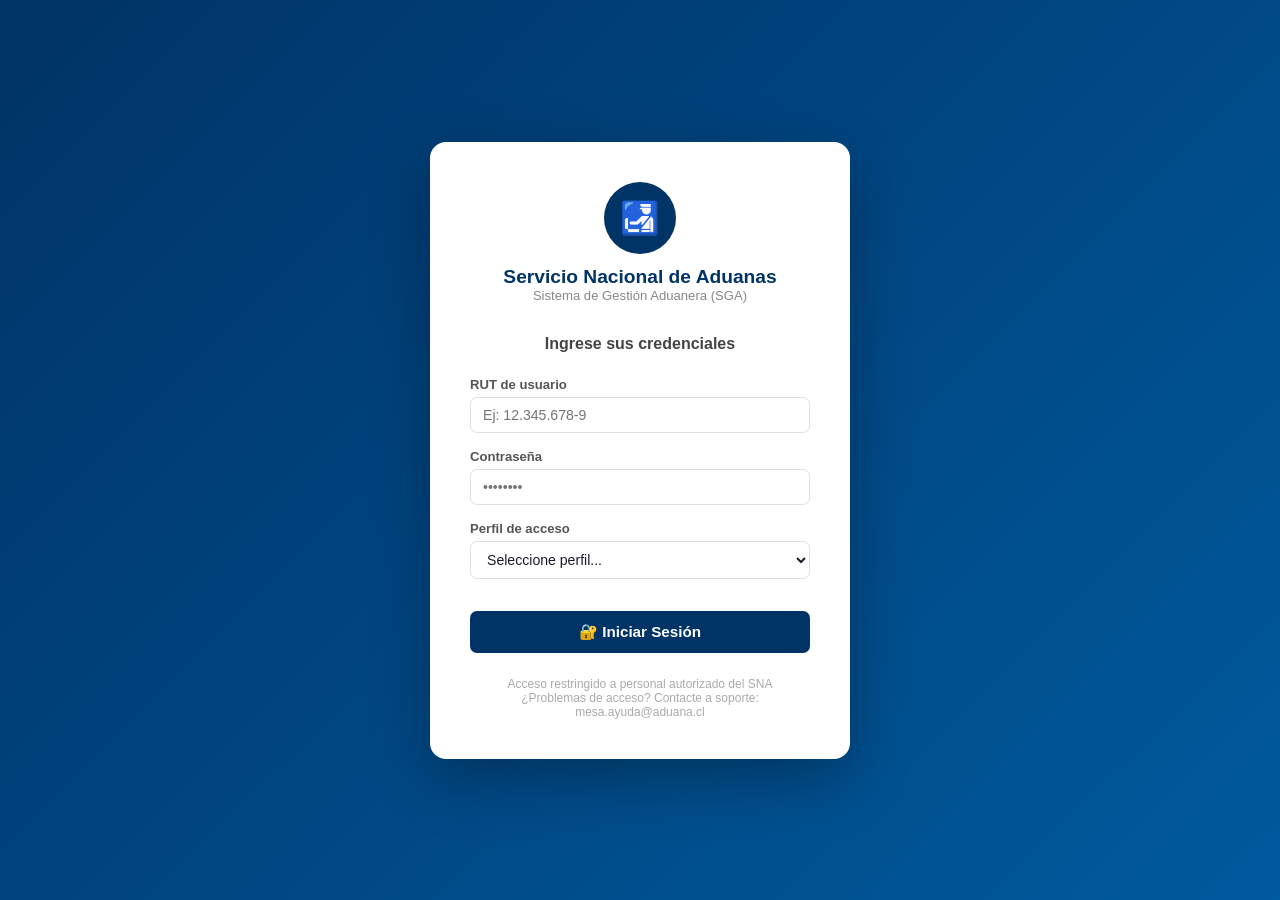
==== index.html @ 337921e3 "feat: prototipo alta fidelidad SGA v1.0" ====
<!DOCTYPE html>
<html lang="es">
<head>
  <meta charset="UTF-8" />
  <meta name="viewport" content="width=device-width, initial-scale=1.0" />
  <title>SGA – Inicio de Sesión</title>
  <link rel="stylesheet" href="css/style.css" />
</head>
<body>
  <div class="login-page">
    <div class="login-box">
      <div class="login-logo">
        <div class="logo-circle">🛃</div>
        <h2>Servicio Nacional de Aduanas</h2>
        <p>Sistema de Gestión Aduanera (SGA)</p>
      </div>

      <h3>Ingrese sus credenciales</h3>

      <div class="form-group">
        <label for="rut">RUT de usuario</label>
        <input type="text" id="rut" placeholder="Ej: 12.345.678-9" />
      </div>

      <div class="form-group">
        <label for="pass">Contraseña</label>
        <input type="password" id="pass" placeholder="••••••••" />
      </div>

      <div class="form-group">
        <label for="perfil">Perfil de acceso</label>
        <select id="perfil">
          <option value="">Seleccione perfil...</option>
          <option value="admin">Administrador</option>
          <option value="funcionario">Funcionario Aduanero</option>
          <option value="sag">Inspector SAG</option>
          <option value="pdi">Inspector PDI</option>
          <option value="supervisor">Supervisor</option>
        </select>
      </div>

      <a href="pages/dashboard.html" class="btn btn-primary" style="width:100%; justify-content:center; margin-top:1rem;">
        🔐 Iniciar Sesión
      </a>

      <div class="login-footer">
        Acceso restringido a personal autorizado del SNA<br/>
        ¿Problemas de acceso? Contacte a soporte: mesa.ayuda@aduana.cl
      </div>
    </div>
  </div>
</body>
</html>
---- css/style.css ----
* {
  margin: 0;
  padding: 0;
  box-sizing: border-box;
}

:root {
  --azul-aduana: #003366;
  --azul-claro: #005a9e;
  --azul-hover: #004080;
  --blanco: #ffffff;
  --gris-claro: #f4f6f9;
  --gris-borde: #dde1e7;
  --texto: #1a1a2e;
  --verde: #28a745;
  --rojo: #dc3545;
  --naranja: #fd7e14;
  --amarillo: #ffc107;
}

body {
  font-family: 'Segoe UI', Arial, sans-serif;
  background: var(--gris-claro);
  color: var(--texto);
  min-height: 100vh;
}

/* ─── NAVBAR ─── */
.navbar {
  background: var(--azul-aduana);
  color: var(--blanco);
  padding: 0 2rem;
  display: flex;
  align-items: center;
  justify-content: space-between;
  height: 64px;
  box-shadow: 0 2px 8px rgba(0,0,0,0.25);
  position: sticky;
  top: 0;
  z-index: 100;
}

.navbar-brand {
  display: flex;
  align-items: center;
  gap: 12px;
  text-decoration: none;
  color: var(--blanco);
}

.navbar-brand img {
  height: 40px;
}

.navbar-brand .brand-text {
  font-size: 1.1rem;
  font-weight: 700;
  letter-spacing: 0.3px;
}

.navbar-brand .brand-sub {
  font-size: 0.7rem;
  opacity: 0.8;
  display: block;
  font-weight: 400;
}

.navbar-right {
  display: flex;
  align-items: center;
  gap: 1.5rem;
}

.navbar-user {
  display: flex;
  align-items: center;
  gap: 8px;
  font-size: 0.9rem;
}

.avatar {
  width: 36px;
  height: 36px;
  background: var(--azul-claro);
  border-radius: 50%;
  display: flex;
  align-items: center;
  justify-content: center;
  font-weight: 700;
  font-size: 0.85rem;
}

.btn-logout {
  background: transparent;
  border: 1px solid rgba(255,255,255,0.4);
  color: var(--blanco);
  padding: 6px 14px;
  border-radius: 6px;
  cursor: pointer;
  font-size: 0.85rem;
  text-decoration: none;
  transition: background 0.2s;
}

.btn-logout:hover {
  background: rgba(255,255,255,0.15);
}

/* ─── SIDEBAR ─── */
.layout {
  display: flex;
  min-height: calc(100vh - 64px);
}

.sidebar {
  width: 240px;
  background: var(--blanco);
  border-right: 1px solid var(--gris-borde);
  padding: 1.5rem 0;
  flex-shrink: 0;
}

.sidebar-section {
  padding: 0 1rem 1rem;
  font-size: 0.7rem;
  font-weight: 700;
  color: #888;
  text-transform: uppercase;
  letter-spacing: 0.8px;
  margin-top: 1rem;
}

.sidebar a {
  display: flex;
  align-items: center;
  gap: 10px;
  padding: 10px 1.5rem;
  color: var(--texto);
  text-decoration: none;
  font-size: 0.9rem;
  border-left: 3px solid transparent;
  transition: all 0.2s;
}

.sidebar a:hover {
  background: var(--gris-claro);
  color: var(--azul-aduana);
  border-left-color: var(--azul-claro);
}

.sidebar a.active {
  background: #e8f0fe;
  color: var(--azul-aduana);
  border-left-color: var(--azul-aduana);
  font-weight: 600;
}

.sidebar .icon {
  font-size: 1.1rem;
  width: 22px;
  text-align: center;
}

/* ─── MAIN CONTENT ─── */
.main {
  flex: 1;
  padding: 2rem;
  overflow-y: auto;
}

.page-header {
  margin-bottom: 1.5rem;
}

.page-header h1 {
  font-size: 1.5rem;
  color: var(--azul-aduana);
  font-weight: 700;
}

.page-header p {
  color: #666;
  font-size: 0.9rem;
  margin-top: 4px;
}

.breadcrumb {
  font-size: 0.8rem;
  color: #888;
  margin-bottom: 0.5rem;
}

.breadcrumb a {
  color: var(--azul-claro);
  text-decoration: none;
}

/* ─── CARDS ─── */
.card {
  background: var(--blanco);
  border-radius: 10px;
  box-shadow: 0 1px 4px rgba(0,0,0,0.08);
  padding: 1.5rem;
  margin-bottom: 1.5rem;
}

.card-title {
  font-size: 1rem;
  font-weight: 700;
  color: var(--azul-aduana);
  margin-bottom: 1rem;
  display: flex;
  align-items: center;
  gap: 8px;
}

.stats-grid {
  display: grid;
  grid-template-columns: repeat(auto-fit, minmax(200px, 1fr));
  gap: 1.2rem;
  margin-bottom: 1.5rem;
}

.stat-card {
  background: var(--blanco);
  border-radius: 10px;
  padding: 1.2rem 1.5rem;
  box-shadow: 0 1px 4px rgba(0,0,0,0.08);
  border-left: 4px solid var(--azul-aduana);
  display: flex;
  flex-direction: column;
  gap: 6px;
}

.stat-card.verde { border-left-color: var(--verde); }
.stat-card.naranja { border-left-color: var(--naranja); }
.stat-card.rojo { border-left-color: var(--rojo); }
.stat-card.azul { border-left-color: var(--azul-claro); }

.stat-label {
  font-size: 0.78rem;
  color: #888;
  text-transform: uppercase;
  letter-spacing: 0.5px;
  font-weight: 600;
}

.stat-value {
  font-size: 1.8rem;
  font-weight: 800;
  color: var(--azul-aduana);
}

.stat-card.verde .stat-value { color: var(--verde); }
.stat-card.naranja .stat-value { color: var(--naranja); }
.stat-card.rojo .stat-value { color: var(--rojo); }

.stat-sub {
  font-size: 0.78rem;
  color: #aaa;
}

/* ─── TABLA ─── */
.table-wrapper {
  overflow-x: auto;
}

table {
  width: 100%;
  border-collapse: collapse;
  font-size: 0.88rem;
}

thead th {
  background: var(--azul-aduana);
  color: var(--blanco);
  padding: 10px 14px;
  text-align: left;
  font-weight: 600;
  font-size: 0.82rem;
}

tbody tr {
  border-bottom: 1px solid var(--gris-borde);
  transition: background 0.15s;
}

tbody tr:hover {
  background: var(--gris-claro);
}

tbody td {
  padding: 10px 14px;
}

/* ─── BADGES ─── */
.badge {
  display: inline-block;
  padding: 3px 10px;
  border-radius: 20px;
  font-size: 0.75rem;
  font-weight: 600;
}

.badge-verde { background: #d4edda; color: #155724; }
.badge-rojo { background: #f8d7da; color: #721c24; }
.badge-amarillo { background: #fff3cd; color: #856404; }
.badge-azul { background: #d1ecf1; color: #0c5460; }
.badge-gris { background: #e9ecef; color: #495057; }

/* ─── BOTONES ─── */
.btn {
  display: inline-flex;
  align-items: center;
  gap: 6px;
  padding: 9px 18px;
  border-radius: 7px;
  font-size: 0.88rem;
  font-weight: 600;
  cursor: pointer;
  text-decoration: none;
  border: none;
  transition: all 0.2s;
}

.btn-primary {
  background: var(--azul-aduana);
  color: var(--blanco);
}

.btn-primary:hover { background: var(--azul-hover); }

.btn-secondary {
  background: var(--gris-claro);
  color: var(--texto);
  border: 1px solid var(--gris-borde);
}

.btn-secondary:hover { background: #e0e4ea; }

.btn-success {
  background: var(--verde);
  color: var(--blanco);
}

.btn-danger {
  background: var(--rojo);
  color: var(--blanco);
}

.btn-sm {
  padding: 5px 12px;
  font-size: 0.8rem;
}

/* ─── FORMULARIOS ─── */
.form-grid {
  display: grid;
  grid-template-columns: 1fr 1fr;
  gap: 1rem;
}

.form-grid.cols-3 {
  grid-template-columns: 1fr 1fr 1fr;
}

.form-group {
  display: flex;
  flex-direction: column;
  gap: 5px;
}

.form-group.full {
  grid-column: 1 / -1;
}

label {
  font-size: 0.82rem;
  font-weight: 600;
  color: #555;
}

input, select, textarea {
  padding: 9px 12px;
  border: 1px solid var(--gris-borde);
  border-radius: 7px;
  font-size: 0.88rem;
  color: var(--texto);
  background: var(--blanco);
  transition: border 0.2s;
  font-family: inherit;
}

input:focus, select:focus, textarea:focus {
  outline: none;
  border-color: var(--azul-claro);
  box-shadow: 0 0 0 3px rgba(0,90,158,0.1);
}

.form-actions {
  display: flex;
  gap: 10px;
  justify-content: flex-end;
  margin-top: 1.5rem;
}

/* ─── ALERTAS ─── */
.alert {
  padding: 12px 16px;
  border-radius: 8px;
  font-size: 0.88rem;
  margin-bottom: 1rem;
  display: flex;
  align-items: flex-start;
  gap: 10px;
}

.alert-warning {
  background: #fff3cd;
  border: 1px solid #ffc107;
  color: #664d03;
}

.alert-success {
  background: #d1e7dd;
  border: 1px solid #a3cfbb;
  color: #0a3622;
}

.alert-info {
  background: #cff4fc;
  border: 1px solid #9eeaf9;
  color: #055160;
}

/* ─── LOGIN PAGE ─── */
.login-page {
  min-height: 100vh;
  background: linear-gradient(135deg, var(--azul-aduana) 0%, var(--azul-claro) 100%);
  display: flex;
  align-items: center;
  justify-content: center;
}

.login-box {
  background: var(--blanco);
  border-radius: 16px;
  padding: 2.5rem;
  width: 100%;
  max-width: 420px;
  box-shadow: 0 20px 60px rgba(0,0,0,0.3);
}

.login-logo {
  text-align: center;
  margin-bottom: 2rem;
}

.login-logo .logo-circle {
  width: 72px;
  height: 72px;
  background: var(--azul-aduana);
  border-radius: 50%;
  margin: 0 auto 12px;
  display: flex;
  align-items: center;
  justify-content: center;
  font-size: 2rem;
}

.login-logo h2 {
  color: var(--azul-aduana);
  font-size: 1.2rem;
  font-weight: 800;
}

.login-logo p {
  color: #888;
  font-size: 0.82rem;
}

.login-box h3 {
  font-size: 1rem;
  color: #444;
  margin-bottom: 1.5rem;
  text-align: center;
}

.login-box .form-group {
  margin-bottom: 1rem;
}

.login-box .btn {
  width: 100%;
  justify-content: center;
  padding: 12px;
  font-size: 0.95rem;
  margin-top: 0.5rem;
}

.login-footer {
  text-align: center;
  margin-top: 1.5rem;
  font-size: 0.75rem;
  color: #aaa;
}

/* ─── PROGRESS BAR ─── */
.progress-bar-wrap {
  background: #e9ecef;
  border-radius: 10px;
  height: 8px;
  overflow: hidden;
}

.progress-bar-fill {
  height: 100%;
  border-radius: 10px;
  background: var(--verde);
  transition: width 0.3s;
}

.progress-bar-fill.naranja { background: var(--naranja); }
.progress-bar-fill.rojo { background: var(--rojo); }

/* ─── MODAL SIMULADO ─── */
.modal-overlay {
  display: none;
  position: fixed;
  inset: 0;
  background: rgba(0,0,0,0.5);
  z-index: 200;
  align-items: center;
  justify-content: center;
}

.modal-overlay.show {
  display: flex;
}

.modal-box {
  background: var(--blanco);
  border-radius: 12px;
  padding: 2rem;
  max-width: 500px;
  width: 90%;
  box-shadow: 0 20px 60px rgba(0,0,0,0.3);
}

.modal-header {
  display: flex;
  justify-content: space-between;
  align-items: center;
  margin-bottom: 1.5rem;
}

.modal-title {
  font-size: 1rem;
  font-weight: 700;
  color: var(--azul-aduana);
}

.modal-close {
  background: none;
  border: none;
  font-size: 1.3rem;
  cursor: pointer;
  color: #888;
}

/* ─── STEPS ─── */
.steps {
  display: flex;
  align-items: center;
  margin-bottom: 2rem;
  gap: 0;
}

.step {
  display: flex;
  align-items: center;
  gap: 8px;
  flex: 1;
}

.step-circle {
  width: 32px;
  height: 32px;
  border-radius: 50%;
  background: var(--gris-borde);
  color: #888;
  display: flex;
  align-items: center;
  justify-content: center;
  font-size: 0.85rem;
  font-weight: 700;
  flex-shrink: 0;
}

.step.active .step-circle {
  background: var(--azul-aduana);
  color: var(--blanco);
}

.step.done .step-circle {
  background: var(--verde);
  color: var(--blanco);
}

.step-label {
  font-size: 0.78rem;
  color: #888;
}

.step.active .step-label {
  color: var(--azul-aduana);
  font-weight: 600;
}

.step-line {
  flex: 1;
  height: 2px;
  background: var(--gris-borde);
  margin: 0 8px;
}

/* ─── RESPONSIVE ─── */
@media (max-width: 768px) {
  .sidebar { display: none; }
  .form-grid { grid-template-columns: 1fr; }
  .stats-grid { grid-template-columns: 1fr 1fr; }
}
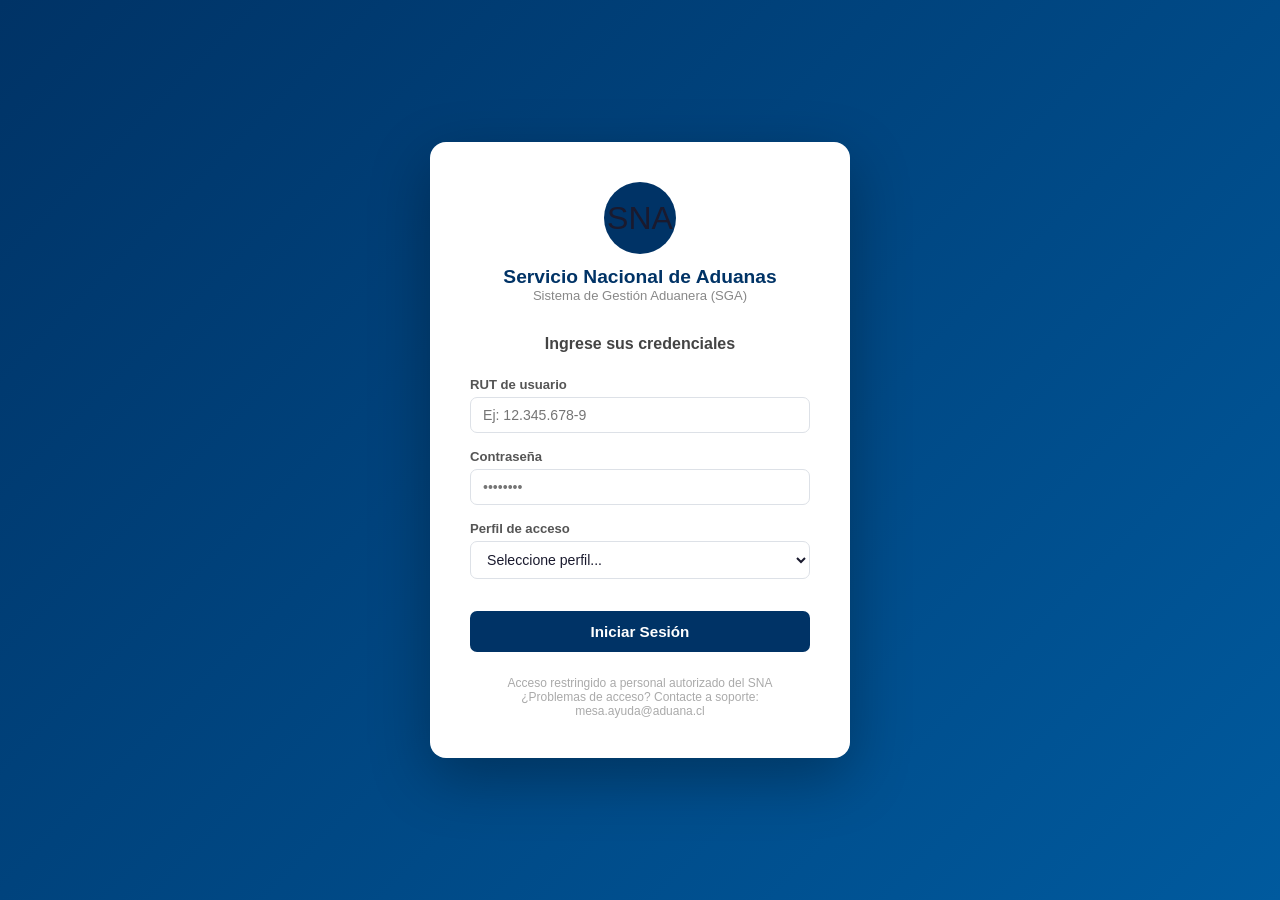
==== commit c6e65bc3: "fix: eliminar emojis, aspecto más profesinal" ====
--- a/index.html
+++ b/index.html
@@ -10,7 +10,7 @@
   <div class="login-page">
     <div class="login-box">
       <div class="login-logo">
-        <div class="logo-circle">🛃</div>
+        <div class="logo-circle">SNA</div>
         <h2>Servicio Nacional de Aduanas</h2>
         <p>Sistema de Gestión Aduanera (SGA)</p>
       </div>
@@ -40,7 +40,7 @@
       </div>
 
       <a href="pages/dashboard.html" class="btn btn-primary" style="width:100%; justify-content:center; margin-top:1rem;">
-        🔐 Iniciar Sesión
+        Iniciar Sesión
       </a>
 
       <div class="login-footer">
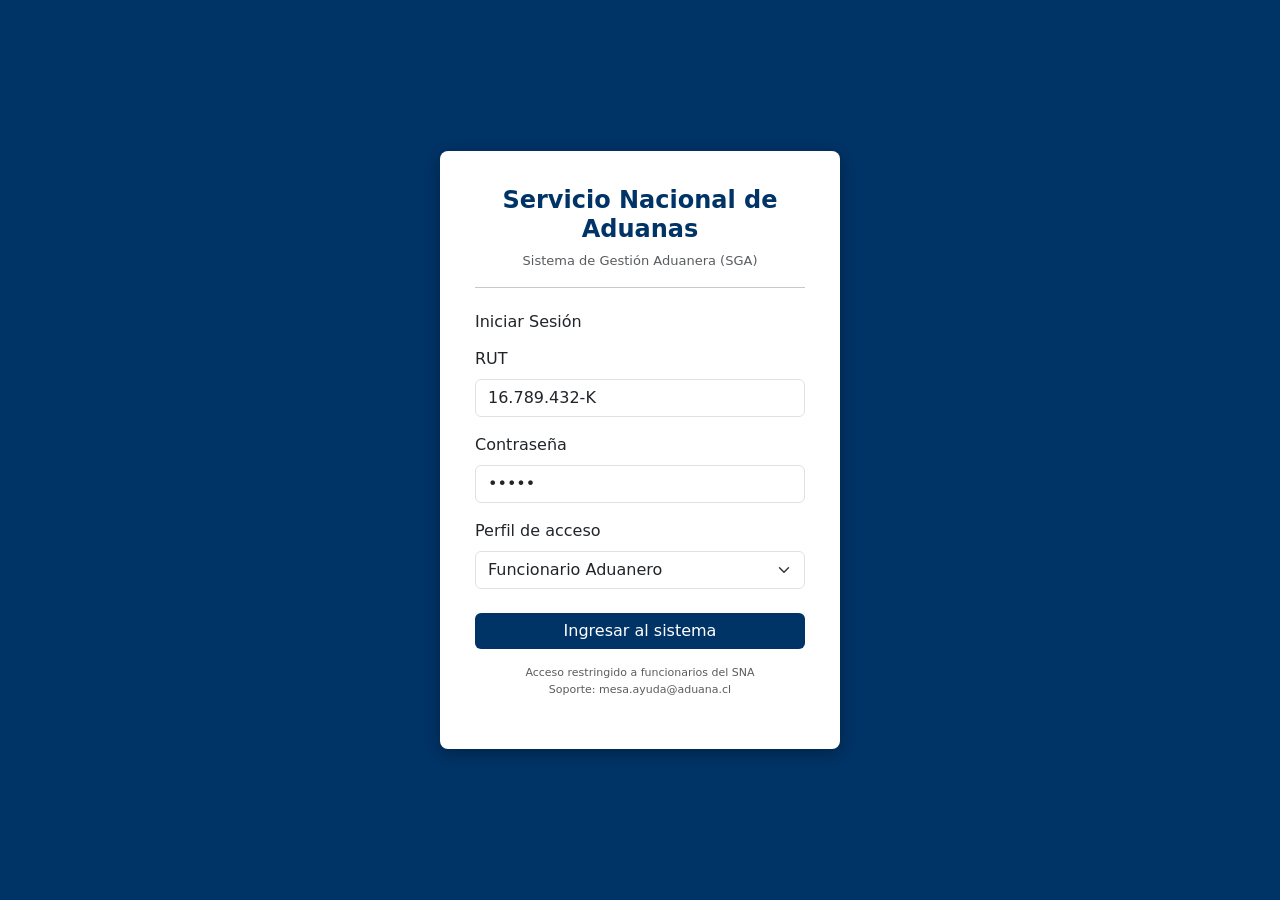
==== commit 08cdc4cf: "Rediseno Bootstrap 5 + contenido completo en todas las paginas" ====
--- a/index.html
+++ b/index.html
@@ -1,53 +1,57 @@
 <!DOCTYPE html>
 <html lang="es">
 <head>
-  <meta charset="UTF-8" />
-  <meta name="viewport" content="width=device-width, initial-scale=1.0" />
-  <title>SGA – Inicio de Sesión</title>
-  <link rel="stylesheet" href="css/style.css" />
+    <meta charset="UTF-8">
+    <meta name="viewport" content="width=device-width, initial-scale=1">
+    <title>SGA - Inicio de Sesion</title>
+    <link href="https://cdn.jsdelivr.net/npm/bootstrap@5.3.0/dist/css/bootstrap.min.css" rel="stylesheet">
+    <link rel="stylesheet" href="css/style.css">
 </head>
 <body>
-  <div class="login-page">
+
+<div class="login-wrapper">
     <div class="login-box">
-      <div class="login-logo">
-        <div class="logo-circle">SNA</div>
-        <h2>Servicio Nacional de Aduanas</h2>
-        <p>Sistema de Gestión Aduanera (SGA)</p>
-      </div>
+        <div class="text-center mb-4">
+            <h4 style="color:#003366; font-weight:bold;">Servicio Nacional de Aduanas</h4>
+            <p class="text-muted" style="font-size:13px;">Sistema de Gestión Aduanera (SGA)</p>
+            <hr>
+        </div>
 
-      <h3>Ingrese sus credenciales</h3>
+        <h6 class="mb-3">Iniciar Sesión</h6>
 
-      <div class="form-group">
-        <label for="rut">RUT de usuario</label>
-        <input type="text" id="rut" placeholder="Ej: 12.345.678-9" />
-      </div>
+        <div class="mb-3">
+            <label class="form-label">RUT</label>
+            <input type="text" class="form-control" placeholder="Ej: 12.345.678-9" value="16.789.432-K">
+        </div>
 
-      <div class="form-group">
-        <label for="pass">Contraseña</label>
-        <input type="password" id="pass" placeholder="••••••••" />
-      </div>
+        <div class="mb-3">
+            <label class="form-label">Contraseña</label>
+            <input type="password" class="form-control" placeholder="Contraseña" value="12345">
+        </div>
 
-      <div class="form-group">
-        <label for="perfil">Perfil de acceso</label>
-        <select id="perfil">
-          <option value="">Seleccione perfil...</option>
-          <option value="admin">Administrador</option>
-          <option value="funcionario">Funcionario Aduanero</option>
-          <option value="sag">Inspector SAG</option>
-          <option value="pdi">Inspector PDI</option>
-          <option value="supervisor">Supervisor</option>
-        </select>
-      </div>
+        <div class="mb-3">
+            <label class="form-label">Perfil de acceso</label>
+            <select class="form-select">
+                <option value="">Seleccione...</option>
+                <option selected>Funcionario Aduanero</option>
+                <option>Administrador</option>
+                <option>Inspector SAG</option>
+                <option>Inspector PDI</option>
+                <option>Supervisor</option>
+            </select>
+        </div>
 
-      <a href="pages/dashboard.html" class="btn btn-primary" style="width:100%; justify-content:center; margin-top:1rem;">
-        Iniciar Sesión
-      </a>
+        <div class="d-grid mt-4">
+            <a href="pages/dashboard.html" class="btn btn-aduana">Ingresar al sistema</a>
+        </div>
 
-      <div class="login-footer">
-        Acceso restringido a personal autorizado del SNA<br/>
-        ¿Problemas de acceso? Contacte a soporte: mesa.ayuda@aduana.cl
-      </div>
+        <p class="text-center text-muted mt-3" style="font-size:11px;">
+            Acceso restringido a funcionarios del SNA<br>
+            Soporte: mesa.ayuda@aduana.cl
+        </p>
     </div>
-  </div>
+</div>
+
+<script src="https://cdn.jsdelivr.net/npm/bootstrap@5.3.0/dist/js/bootstrap.bundle.min.js"></script>
 </body>
 </html>
--- a/css/style.css
+++ b/css/style.css
@@ -1,632 +1,121 @@
-* {
-  margin: 0;
-  padding: 0;
-  box-sizing: border-box;
-}
-
-:root {
-  --azul-aduana: #003366;
-  --azul-claro: #005a9e;
-  --azul-hover: #004080;
-  --blanco: #ffffff;
-  --gris-claro: #f4f6f9;
-  --gris-borde: #dde1e7;
-  --texto: #1a1a2e;
-  --verde: #28a745;
-  --rojo: #dc3545;
-  --naranja: #fd7e14;
-  --amarillo: #ffc107;
-}
-
-body {
-  font-family: 'Segoe UI', Arial, sans-serif;
-  background: var(--gris-claro);
-  color: var(--texto);
-  min-height: 100vh;
-}
-
-/* ─── NAVBAR ─── */
-.navbar {
-  background: var(--azul-aduana);
-  color: var(--blanco);
-  padding: 0 2rem;
-  display: flex;
-  align-items: center;
-  justify-content: space-between;
-  height: 64px;
-  box-shadow: 0 2px 8px rgba(0,0,0,0.25);
-  position: sticky;
-  top: 0;
-  z-index: 100;
-}
-
-.navbar-brand {
-  display: flex;
-  align-items: center;
-  gap: 12px;
-  text-decoration: none;
-  color: var(--blanco);
-}
-
-.navbar-brand img {
-  height: 40px;
-}
-
-.navbar-brand .brand-text {
-  font-size: 1.1rem;
-  font-weight: 700;
-  letter-spacing: 0.3px;
-}
-
-.navbar-brand .brand-sub {
-  font-size: 0.7rem;
-  opacity: 0.8;
-  display: block;
-  font-weight: 400;
-}
-
-.navbar-right {
-  display: flex;
-  align-items: center;
-  gap: 1.5rem;
-}
-
-.navbar-user {
-  display: flex;
-  align-items: center;
-  gap: 8px;
-  font-size: 0.9rem;
-}
-
-.avatar {
-  width: 36px;
-  height: 36px;
-  background: var(--azul-claro);
-  border-radius: 50%;
-  display: flex;
-  align-items: center;
-  justify-content: center;
-  font-weight: 700;
-  font-size: 0.85rem;
-}
-
-.btn-logout {
-  background: transparent;
-  border: 1px solid rgba(255,255,255,0.4);
-  color: var(--blanco);
-  padding: 6px 14px;
-  border-radius: 6px;
-  cursor: pointer;
-  font-size: 0.85rem;
-  text-decoration: none;
-  transition: background 0.2s;
-}
-
-.btn-logout:hover {
-  background: rgba(255,255,255,0.15);
-}
-
-/* ─── SIDEBAR ─── */
-.layout {
-  display: flex;
-  min-height: calc(100vh - 64px);
+/* Colores Aduana Chile */
+.navbar-aduana {
+    background-color: #003366;
 }
 
 .sidebar {
-  width: 240px;
-  background: var(--blanco);
-  border-right: 1px solid var(--gris-borde);
-  padding: 1.5rem 0;
-  flex-shrink: 0;
+    background-color: #f8f9fa;
+    border-right: 1px solid #dee2e6;
+    min-height: calc(100vh - 56px);
+    padding-top: 15px;
 }
 
-.sidebar-section {
-  padding: 0 1rem 1rem;
-  font-size: 0.7rem;
-  font-weight: 700;
-  color: #888;
-  text-transform: uppercase;
-  letter-spacing: 0.8px;
-  margin-top: 1rem;
+.sidebar .nav-link {
+    color: #333;
+    padding: 8px 15px;
+    font-size: 14px;
 }
 
-.sidebar a {
-  display: flex;
-  align-items: center;
-  gap: 10px;
-  padding: 10px 1.5rem;
-  color: var(--texto);
-  text-decoration: none;
-  font-size: 0.9rem;
-  border-left: 3px solid transparent;
-  transition: all 0.2s;
+.sidebar .nav-link:hover {
+    background-color: #e9ecef;
+    color: #003366;
 }
 
-.sidebar a:hover {
-  background: var(--gris-claro);
-  color: var(--azul-aduana);
-  border-left-color: var(--azul-claro);
+.sidebar .nav-link.active {
+    background-color: #003366;
+    color: white;
+    border-radius: 4px;
 }
 
-.sidebar a.active {
-  background: #e8f0fe;
-  color: var(--azul-aduana);
-  border-left-color: var(--azul-aduana);
-  font-weight: 600;
+.sidebar .section-title {
+    font-size: 11px;
+    text-transform: uppercase;
+    color: #6c757d;
+    font-weight: bold;
+    padding: 10px 15px 4px;
+    margin-top: 8px;
 }
 
-.sidebar .icon {
-  font-size: 1.1rem;
-  width: 22px;
-  text-align: center;
+.card-header-aduana {
+    background-color: #003366;
+    color: white;
 }
 
-/* ─── MAIN CONTENT ─── */
-.main {
-  flex: 1;
-  padding: 2rem;
-  overflow-y: auto;
+.btn-aduana {
+    background-color: #003366;
+    color: white;
+    border: none;
 }
 
-.page-header {
-  margin-bottom: 1.5rem;
+.btn-aduana:hover {
+    background-color: #002244;
+    color: white;
 }
 
-.page-header h1 {
-  font-size: 1.5rem;
-  color: var(--azul-aduana);
-  font-weight: 700;
-}
-
-.page-header p {
-  color: #666;
-  font-size: 0.9rem;
-  margin-top: 4px;
-}
-
-.breadcrumb {
-  font-size: 0.8rem;
-  color: #888;
-  margin-bottom: 0.5rem;
-}
-
-.breadcrumb a {
-  color: var(--azul-claro);
-  text-decoration: none;
-}
-
-/* ─── CARDS ─── */
-.card {
-  background: var(--blanco);
-  border-radius: 10px;
-  box-shadow: 0 1px 4px rgba(0,0,0,0.08);
-  padding: 1.5rem;
-  margin-bottom: 1.5rem;
-}
-
-.card-title {
-  font-size: 1rem;
-  font-weight: 700;
-  color: var(--azul-aduana);
-  margin-bottom: 1rem;
-  display: flex;
-  align-items: center;
-  gap: 8px;
-}
-
-.stats-grid {
-  display: grid;
-  grid-template-columns: repeat(auto-fit, minmax(200px, 1fr));
-  gap: 1.2rem;
-  margin-bottom: 1.5rem;
+.page-title {
+    color: #003366;
+    border-bottom: 2px solid #003366;
+    padding-bottom: 8px;
+    margin-bottom: 20px;
 }
 
 .stat-card {
-  background: var(--blanco);
-  border-radius: 10px;
-  padding: 1.2rem 1.5rem;
-  box-shadow: 0 1px 4px rgba(0,0,0,0.08);
-  border-left: 4px solid var(--azul-aduana);
-  display: flex;
-  flex-direction: column;
-  gap: 6px;
+    border-left: 4px solid #003366;
 }
 
-.stat-card.verde { border-left-color: var(--verde); }
-.stat-card.naranja { border-left-color: var(--naranja); }
-.stat-card.rojo { border-left-color: var(--rojo); }
-.stat-card.azul { border-left-color: var(--azul-claro); }
+.stat-card.verde { border-left-color: #28a745; }
+.stat-card.naranja { border-left-color: #fd7e14; }
+.stat-card.rojo { border-left-color: #dc3545; }
 
-.stat-label {
-  font-size: 0.78rem;
-  color: #888;
-  text-transform: uppercase;
-  letter-spacing: 0.5px;
-  font-weight: 600;
+.stat-number {
+    font-size: 2rem;
+    font-weight: bold;
+    color: #003366;
 }
 
-.stat-value {
-  font-size: 1.8rem;
-  font-weight: 800;
-  color: var(--azul-aduana);
-}
+.stat-card.verde .stat-number { color: #28a745; }
+.stat-card.naranja .stat-number { color: #fd7e14; }
+.stat-card.rojo .stat-number { color: #dc3545; }
 
-.stat-card.verde .stat-value { color: var(--verde); }
-.stat-card.naranja .stat-value { color: var(--naranja); }
-.stat-card.rojo .stat-value { color: var(--rojo); }
-
-.stat-sub {
-  font-size: 0.78rem;
-  color: #aaa;
-}
-
-/* ─── TABLA ─── */
-.table-wrapper {
-  overflow-x: auto;
-}
-
-table {
-  width: 100%;
-  border-collapse: collapse;
-  font-size: 0.88rem;
-}
-
-thead th {
-  background: var(--azul-aduana);
-  color: var(--blanco);
-  padding: 10px 14px;
-  text-align: left;
-  font-weight: 600;
-  font-size: 0.82rem;
-}
-
-tbody tr {
-  border-bottom: 1px solid var(--gris-borde);
-  transition: background 0.15s;
-}
-
-tbody tr:hover {
-  background: var(--gris-claro);
-}
-
-tbody td {
-  padding: 10px 14px;
-}
-
-/* ─── BADGES ─── */
-.badge {
-  display: inline-block;
-  padding: 3px 10px;
-  border-radius: 20px;
-  font-size: 0.75rem;
-  font-weight: 600;
-}
-
-.badge-verde { background: #d4edda; color: #155724; }
-.badge-rojo { background: #f8d7da; color: #721c24; }
-.badge-amarillo { background: #fff3cd; color: #856404; }
-.badge-azul { background: #d1ecf1; color: #0c5460; }
-.badge-gris { background: #e9ecef; color: #495057; }
-
-/* ─── BOTONES ─── */
-.btn {
-  display: inline-flex;
-  align-items: center;
-  gap: 6px;
-  padding: 9px 18px;
-  border-radius: 7px;
-  font-size: 0.88rem;
-  font-weight: 600;
-  cursor: pointer;
-  text-decoration: none;
-  border: none;
-  transition: all 0.2s;
-}
-
-.btn-primary {
-  background: var(--azul-aduana);
-  color: var(--blanco);
-}
-
-.btn-primary:hover { background: var(--azul-hover); }
-
-.btn-secondary {
-  background: var(--gris-claro);
-  color: var(--texto);
-  border: 1px solid var(--gris-borde);
-}
-
-.btn-secondary:hover { background: #e0e4ea; }
-
-.btn-success {
-  background: var(--verde);
-  color: var(--blanco);
-}
-
-.btn-danger {
-  background: var(--rojo);
-  color: var(--blanco);
-}
-
-.btn-sm {
-  padding: 5px 12px;
-  font-size: 0.8rem;
-}
-
-/* ─── FORMULARIOS ─── */
-.form-grid {
-  display: grid;
-  grid-template-columns: 1fr 1fr;
-  gap: 1rem;
-}
-
-.form-grid.cols-3 {
-  grid-template-columns: 1fr 1fr 1fr;
-}
-
-.form-group {
-  display: flex;
-  flex-direction: column;
-  gap: 5px;
-}
-
-.form-group.full {
-  grid-column: 1 / -1;
-}
-
-label {
-  font-size: 0.82rem;
-  font-weight: 600;
-  color: #555;
-}
-
-input, select, textarea {
-  padding: 9px 12px;
-  border: 1px solid var(--gris-borde);
-  border-radius: 7px;
-  font-size: 0.88rem;
-  color: var(--texto);
-  background: var(--blanco);
-  transition: border 0.2s;
-  font-family: inherit;
-}
-
-input:focus, select:focus, textarea:focus {
-  outline: none;
-  border-color: var(--azul-claro);
-  box-shadow: 0 0 0 3px rgba(0,90,158,0.1);
-}
-
-.form-actions {
-  display: flex;
-  gap: 10px;
-  justify-content: flex-end;
-  margin-top: 1.5rem;
-}
-
-/* ─── ALERTAS ─── */
-.alert {
-  padding: 12px 16px;
-  border-radius: 8px;
-  font-size: 0.88rem;
-  margin-bottom: 1rem;
-  display: flex;
-  align-items: flex-start;
-  gap: 10px;
-}
-
-.alert-warning {
-  background: #fff3cd;
-  border: 1px solid #ffc107;
-  color: #664d03;
-}
-
-.alert-success {
-  background: #d1e7dd;
-  border: 1px solid #a3cfbb;
-  color: #0a3622;
-}
-
-.alert-info {
-  background: #cff4fc;
-  border: 1px solid #9eeaf9;
-  color: #055160;
-}
-
-/* ─── LOGIN PAGE ─── */
-.login-page {
-  min-height: 100vh;
-  background: linear-gradient(135deg, var(--azul-aduana) 0%, var(--azul-claro) 100%);
-  display: flex;
-  align-items: center;
-  justify-content: center;
+/* Login */
+.login-wrapper {
+    min-height: 100vh;
+    background: #003366;
+    display: flex;
+    align-items: center;
+    justify-content: center;
 }
 
 .login-box {
-  background: var(--blanco);
-  border-radius: 16px;
-  padding: 2.5rem;
-  width: 100%;
-  max-width: 420px;
-  box-shadow: 0 20px 60px rgba(0,0,0,0.3);
+    background: white;
+    padding: 35px;
+    border-radius: 8px;
+    width: 400px;
+    box-shadow: 0 4px 15px rgba(0,0,0,0.3);
 }
 
-.login-logo {
-  text-align: center;
-  margin-bottom: 2rem;
+.step-indicator {
+    display: flex;
+    margin-bottom: 25px;
+    gap: 5px;
 }
 
-.login-logo .logo-circle {
-  width: 72px;
-  height: 72px;
-  background: var(--azul-aduana);
-  border-radius: 50%;
-  margin: 0 auto 12px;
-  display: flex;
-  align-items: center;
-  justify-content: center;
-  font-size: 2rem;
+.step-box {
+    flex: 1;
+    padding: 8px;
+    text-align: center;
+    font-size: 12px;
+    background: #e9ecef;
+    color: #6c757d;
+    border-radius: 4px;
 }
 
-.login-logo h2 {
-  color: var(--azul-aduana);
-  font-size: 1.2rem;
-  font-weight: 800;
+.step-box.active {
+    background: #003366;
+    color: white;
 }
 
-.login-logo p {
-  color: #888;
-  font-size: 0.82rem;
+.step-box.done {
+    background: #28a745;
+    color: white;
 }
-
-.login-box h3 {
-  font-size: 1rem;
-  color: #444;
-  margin-bottom: 1.5rem;
-  text-align: center;
-}
-
-.login-box .form-group {
-  margin-bottom: 1rem;
-}
-
-.login-box .btn {
-  width: 100%;
-  justify-content: center;
-  padding: 12px;
-  font-size: 0.95rem;
-  margin-top: 0.5rem;
-}
-
-.login-footer {
-  text-align: center;
-  margin-top: 1.5rem;
-  font-size: 0.75rem;
-  color: #aaa;
-}
-
-/* ─── PROGRESS BAR ─── */
-.progress-bar-wrap {
-  background: #e9ecef;
-  border-radius: 10px;
-  height: 8px;
-  overflow: hidden;
-}
-
-.progress-bar-fill {
-  height: 100%;
-  border-radius: 10px;
-  background: var(--verde);
-  transition: width 0.3s;
-}
-
-.progress-bar-fill.naranja { background: var(--naranja); }
-.progress-bar-fill.rojo { background: var(--rojo); }
-
-/* ─── MODAL SIMULADO ─── */
-.modal-overlay {
-  display: none;
-  position: fixed;
-  inset: 0;
-  background: rgba(0,0,0,0.5);
-  z-index: 200;
-  align-items: center;
-  justify-content: center;
-}
-
-.modal-overlay.show {
-  display: flex;
-}
-
-.modal-box {
-  background: var(--blanco);
-  border-radius: 12px;
-  padding: 2rem;
-  max-width: 500px;
-  width: 90%;
-  box-shadow: 0 20px 60px rgba(0,0,0,0.3);
-}
-
-.modal-header {
-  display: flex;
-  justify-content: space-between;
-  align-items: center;
-  margin-bottom: 1.5rem;
-}
-
-.modal-title {
-  font-size: 1rem;
-  font-weight: 700;
-  color: var(--azul-aduana);
-}
-
-.modal-close {
-  background: none;
-  border: none;
-  font-size: 1.3rem;
-  cursor: pointer;
-  color: #888;
-}
-
-/* ─── STEPS ─── */
-.steps {
-  display: flex;
-  align-items: center;
-  margin-bottom: 2rem;
-  gap: 0;
-}
-
-.step {
-  display: flex;
-  align-items: center;
-  gap: 8px;
-  flex: 1;
-}
-
-.step-circle {
-  width: 32px;
-  height: 32px;
-  border-radius: 50%;
-  background: var(--gris-borde);
-  color: #888;
-  display: flex;
-  align-items: center;
-  justify-content: center;
-  font-size: 0.85rem;
-  font-weight: 700;
-  flex-shrink: 0;
-}
-
-.step.active .step-circle {
-  background: var(--azul-aduana);
-  color: var(--blanco);
-}
-
-.step.done .step-circle {
-  background: var(--verde);
-  color: var(--blanco);
-}
-
-.step-label {
-  font-size: 0.78rem;
-  color: #888;
-}
-
-.step.active .step-label {
-  color: var(--azul-aduana);
-  font-weight: 600;
-}
-
-.step-line {
-  flex: 1;
-  height: 2px;
-  background: var(--gris-borde);
-  margin: 0 8px;
-}
-
-/* ─── RESPONSIVE ─── */
-@media (max-width: 768px) {
-  .sidebar { display: none; }
-  .form-grid { grid-template-columns: 1fr; }
-  .stats-grid { grid-template-columns: 1fr 1fr; }
-}
